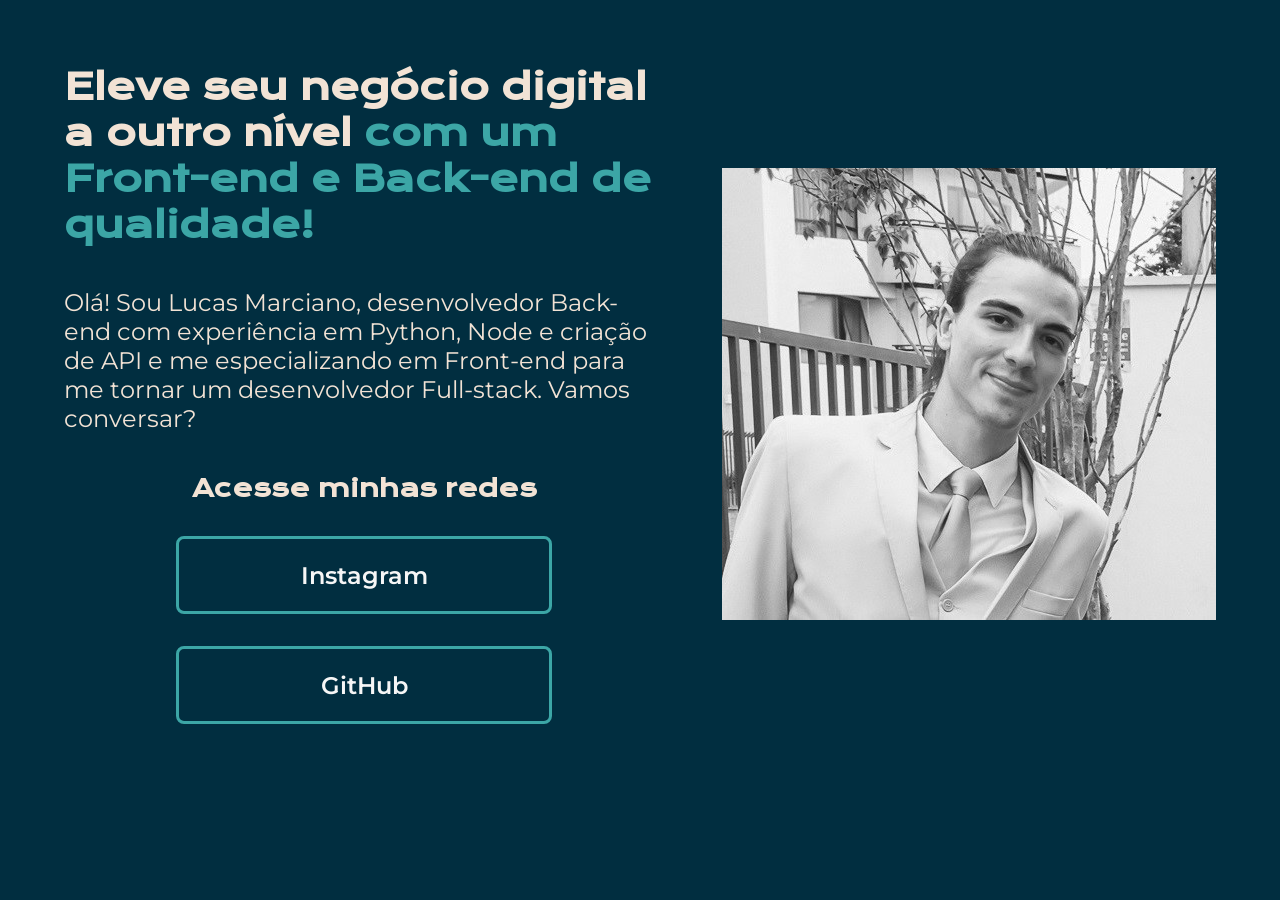
==== index.html @ 5b5e6ab1 ":sparkles: feat: Adding assets folder" ====
<!DOCTYPE html>
<!-- The <!DOCTYPE html> declaration defines that this document is an HTML5 document -->
<html>
  <head>
    <meta charset="UTF-8" />
    <meta name="viewport" content="width=device-width, initial-scale=1.0" />
    <title>First HTML Page</title>
    <link rel="stylesheet" href="style.css" />
  </head>
  <body>
    <header></header>
    <main class="presentation">
      <section class="presentation__content">
        <h1 class="presentation__content__title">
          Eleve seu negócio digital a outro nível
          <strong class="highlight-title"
            >com um Front-end e Back-end de qualidade!</strong
          >
        </h1>
        <p class="presentation__content__text">
          Olá! Sou Lucas Marciano, desenvolvedor Back-end com experiência em
          Python, Node e criação de API e me especializando em Front-end para me
          tornar um desenvolvedor Full-stack. Vamos conversar?
        </p>
        <div class="presentation__links">
          <h2 class="presentation__links__text">Acesse minhas redes</h2>
          <a
            href="https://instagram.com/ioran_"
            target="_blank"
            class="presentation__links__link"
            >Instagram</a
          >
          <a
            href="http://github.com/Lucas-I-Marciano"
            target="_blank"
            class="presentation__links__link"
            >GitHub</a
          >
        </div>
      </section>
      <img
        src="./assets/PB_1Y8A1290.jpg"
        alt="Personal profile picture of mine in black and white"
      />
    </main>
    <footer></footer>
  </body>
</html>
---- style.css ----
@import url("https://fonts.googleapis.com/css2?family=Krona+One&family=Montserrat:wght@100..900&display=swap");

* {
  margin: 0;
  padding: 0;
}

body {
  background-color: #012e40;
  /* The background-color CSS property sets the background color of an element. */
  color: #f2e3d5;
  /* The color CSS property sets the foreground color value of an element's text    */
  height: 85vh;
  /* vh = The full form of VH is viewport height. It works like the percentage unit as well */
  box-sizing: border-box;
  /* The box-sizing CSS property sets how the total width and height of an element is calculated */
  /* border-box tells the browser to account for any border and padding in the values you specify for an element's width and height */
}

.highlight-title {
  color: #3ca6a6;
}

.presentation {
  display: flex;
  flex-direction: row;
  align-items: center;
  justify-content: space-between;
  margin: 5%;
}

.presentation__content {
  width: 600px;
  display: flex;
  flex-direction: column;
  gap: 40px;
}

.presentation__content__title {
  font-family: "Krona One", serif;
  font-size: 36px;
}

.presentation__content__text {
  font-family: "Montserrat", serif;
  font-size: 24px;
}

.presentation__links {
  display: flex;
  justify-content: space-between;
  flex-direction: column;
  gap: 32px;
  align-items: center;
}

.presentation__links__text {
  font-family: "Krona One", serif;
  font-size: 24px;
}

.presentation__links__link {
  width: 370px;
  text-align: center;
  border-radius:8px;
  border: solid #3ca6a6;
  padding: 21.5px 0px;
  text-decoration: none;
  color: #f6f6f6;
  font-size: 24px;
  font-family: "Montserrat", serif;
  font-weight: 600;
}

/* 
My Pallet:
#012E40
#024959
#026773
#3CA6A6
#F2E3D5
*/
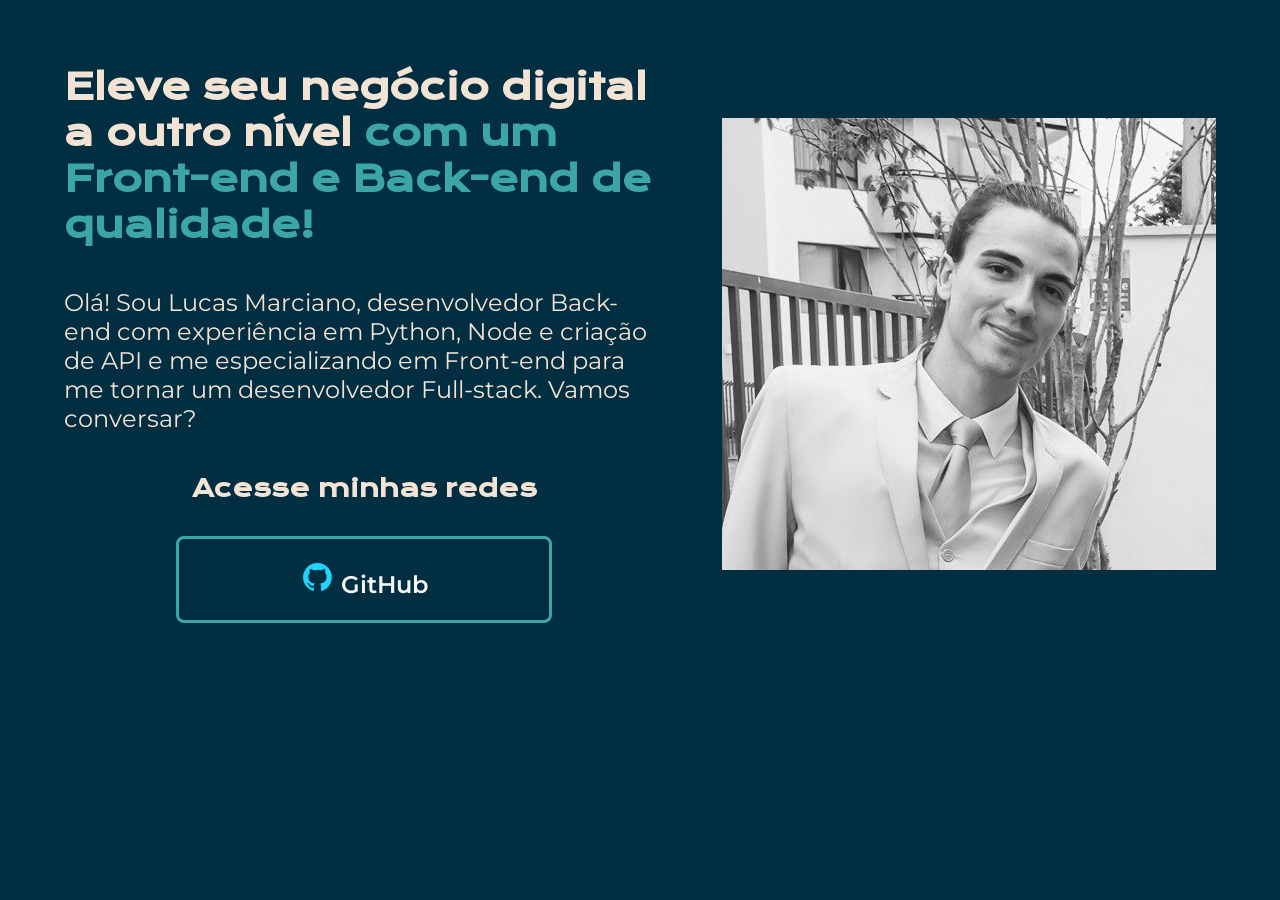
==== commit de23077f: ":sparkles: feat: Adding social media icon" ====
--- a/index.html
+++ b/index.html
@@ -25,17 +25,13 @@
         <div class="presentation__links">
           <h2 class="presentation__links__text">Acesse minhas redes</h2>
           <a
-            href="https://instagram.com/ioran_"
-            target="_blank"
-            class="presentation__links__link"
-            >Instagram</a
-          >
-          <a
             href="http://github.com/Lucas-I-Marciano"
             target="_blank"
             class="presentation__links__link"
-            >GitHub</a
-          >
+            >
+            <img src="./assets/github.png" alt="Github logo" >
+            GitHub
+          </a>
         </div>
       </section>
       <img
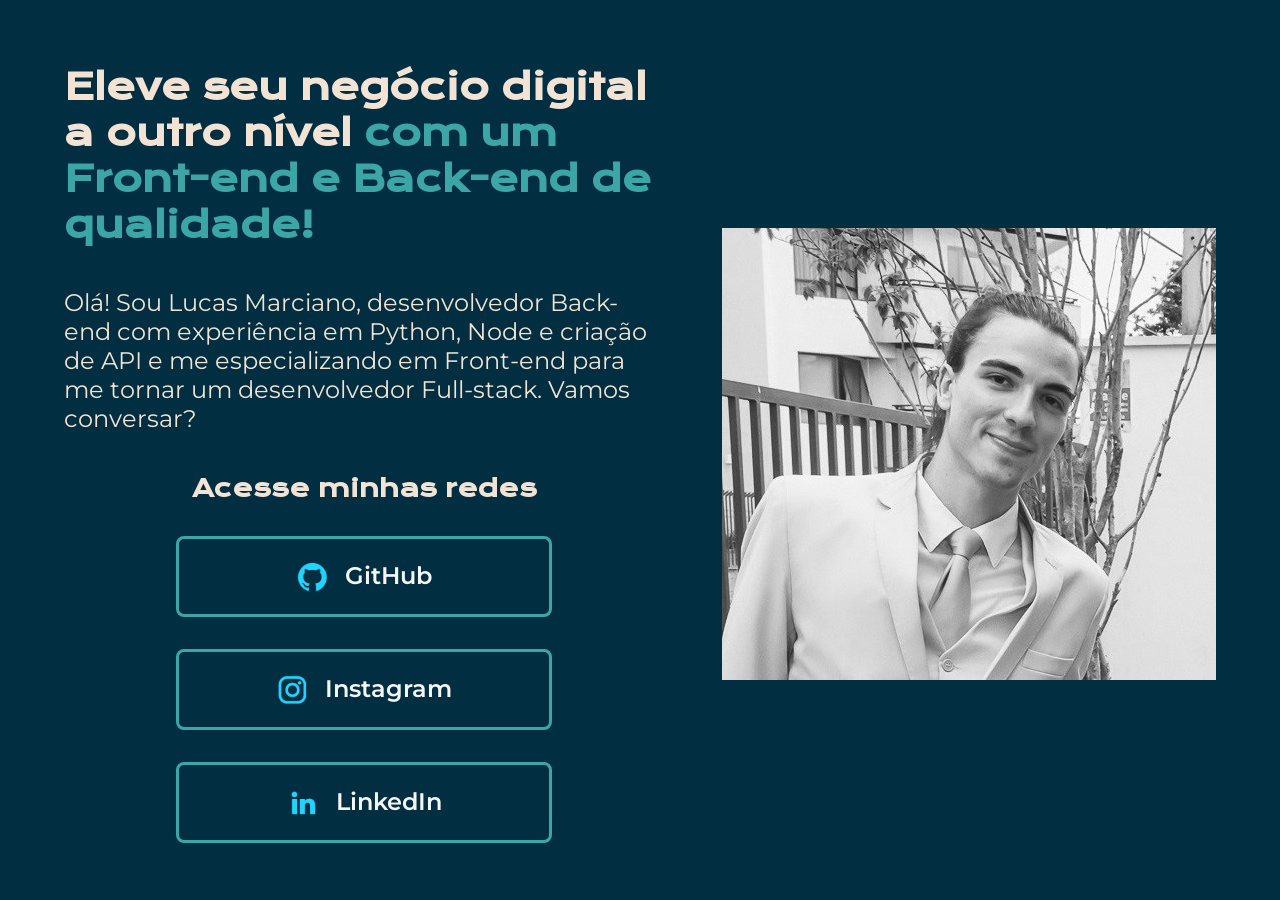
==== commit fd186625: ":sparkles: feat: Adding other social medias Instagram and Linkedin" ====
--- a/index.html
+++ b/index.html
@@ -32,6 +32,24 @@
             <img src="./assets/github.png" alt="Github logo" >
             GitHub
           </a>
+
+          <a
+            href="https://www.instagram.com/ioran_/"
+            target="_blank"
+            class="presentation__links__link"
+            >
+            <img src="./assets/instagram.png" alt="Instagram logo" >
+            Instagram
+          </a>
+
+          <a
+            href="https://www.linkedin.com/in/lucas-ioran-marciano/"
+            target="_blank"
+            class="presentation__links__link"
+            >
+            <img src="./assets/linkedin.png" alt="Linkedin logo" >
+            LinkedIn
+          </a>
         </div>
       </section>
       <img
--- a/style.css
+++ b/style.css
@@ -60,6 +60,10 @@
 }
 
 .presentation__links__link {
+  display: flex;
+  justify-content: center;
+  gap: 16px;
+
   width: 370px;
   text-align: center;
   border-radius:8px;
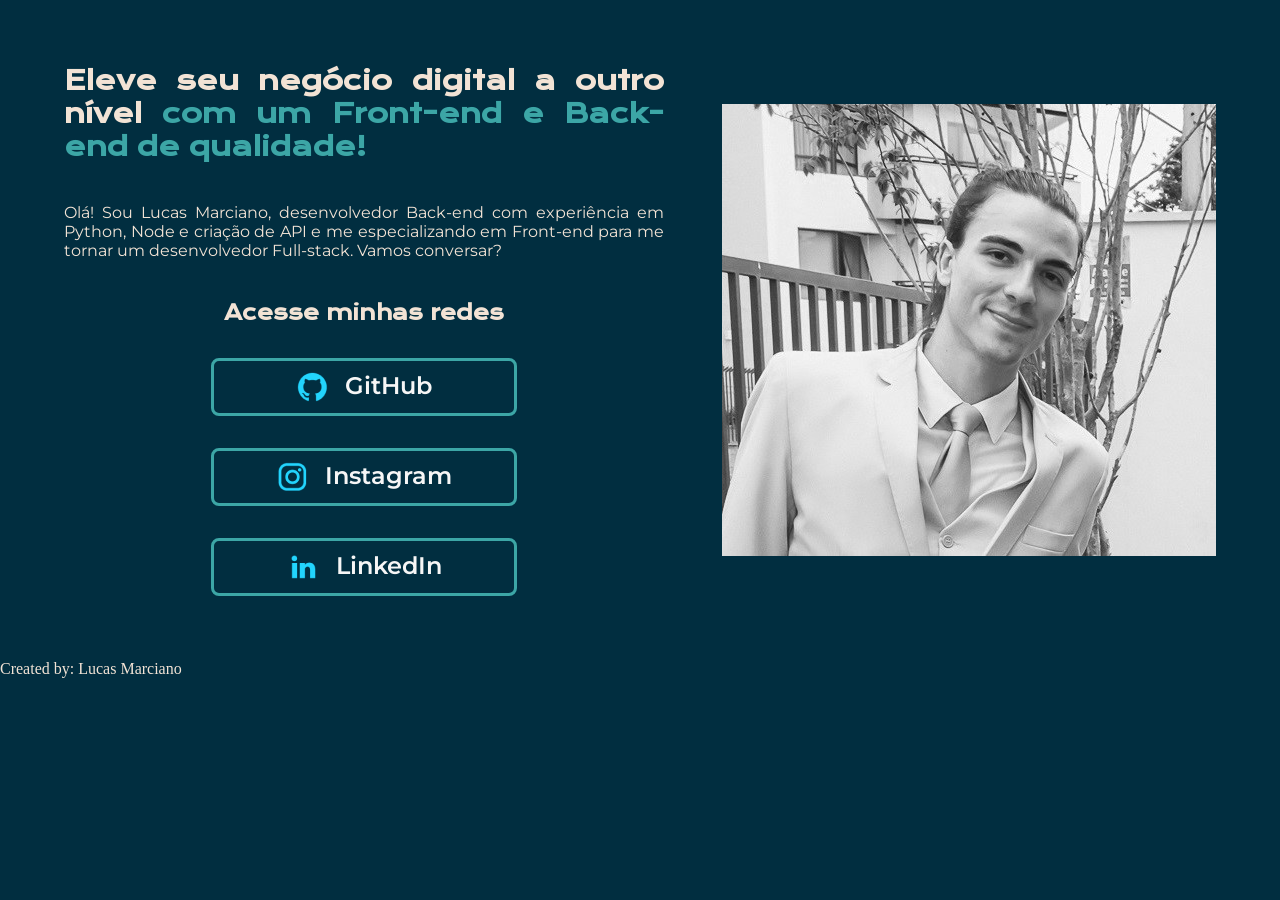
==== commit afc3512f: ":sparkles: feat: Adding footer text" ====
--- a/index.html
+++ b/index.html
@@ -28,8 +28,8 @@
             href="http://github.com/Lucas-I-Marciano"
             target="_blank"
             class="presentation__links__link"
-            >
-            <img src="./assets/github.png" alt="Github logo" >
+          >
+            <img src="./assets/github.png" alt="Github logo" />
             GitHub
           </a>
 
@@ -37,8 +37,8 @@
             href="https://www.instagram.com/ioran_/"
             target="_blank"
             class="presentation__links__link"
-            >
-            <img src="./assets/instagram.png" alt="Instagram logo" >
+          >
+            <img src="./assets/instagram.png" alt="Instagram logo" />
             Instagram
           </a>
 
@@ -46,8 +46,8 @@
             href="https://www.linkedin.com/in/lucas-ioran-marciano/"
             target="_blank"
             class="presentation__links__link"
-            >
-            <img src="./assets/linkedin.png" alt="Linkedin logo" >
+          >
+            <img src="./assets/linkedin.png" alt="Linkedin logo" />
             LinkedIn
           </a>
         </div>
@@ -57,6 +57,8 @@
         alt="Personal profile picture of mine in black and white"
       />
     </main>
-    <footer></footer>
+    <footer>
+      <p class="footer">Created by: Lucas Marciano</p>
+    </footer>
   </body>
 </html>
--- a/style.css
+++ b/style.css
@@ -10,7 +10,7 @@
   /* The background-color CSS property sets the background color of an element. */
   color: #f2e3d5;
   /* The color CSS property sets the foreground color value of an element's text    */
-  height: 85vh;
+  /* height: 85vh; */
   /* vh = The full form of VH is viewport height. It works like the percentage unit as well */
   box-sizing: border-box;
   /* The box-sizing CSS property sets how the total width and height of an element is calculated */
@@ -20,6 +20,9 @@
 .highlight-title {
   color: #3ca6a6;
 }
+.highlight-title:hover {
+  text-decoration: underline;
+}
 
 .presentation {
   display: flex;
@@ -27,6 +30,7 @@
   align-items: center;
   justify-content: space-between;
   margin: 5%;
+  text-align: justify;
 }
 
 .presentation__content {
@@ -38,12 +42,12 @@
 
 .presentation__content__title {
   font-family: "Krona One", serif;
-  font-size: 36px;
+  font-size: 26px;
 }
 
 .presentation__content__text {
   font-family: "Montserrat", serif;
-  font-size: 24px;
+  font-size: 16px;
 }
 
 .presentation__links {
@@ -56,7 +60,7 @@
 
 .presentation__links__text {
   font-family: "Krona One", serif;
-  font-size: 24px;
+  font-size: 20px;
 }
 
 .presentation__links__link {
@@ -64,16 +68,20 @@
   justify-content: center;
   gap: 16px;
 
-  width: 370px;
+  width: 50%;
   text-align: center;
-  border-radius:8px;
+  border-radius: 8px;
   border: solid #3ca6a6;
-  padding: 21.5px 0px;
+  padding: 10px 0px;
   text-decoration: none;
   color: #f6f6f6;
   font-size: 24px;
   font-family: "Montserrat", serif;
   font-weight: 600;
+}
+
+.presentation__links__link:hover {
+  background-color: #024959;
 }
 
 /* 
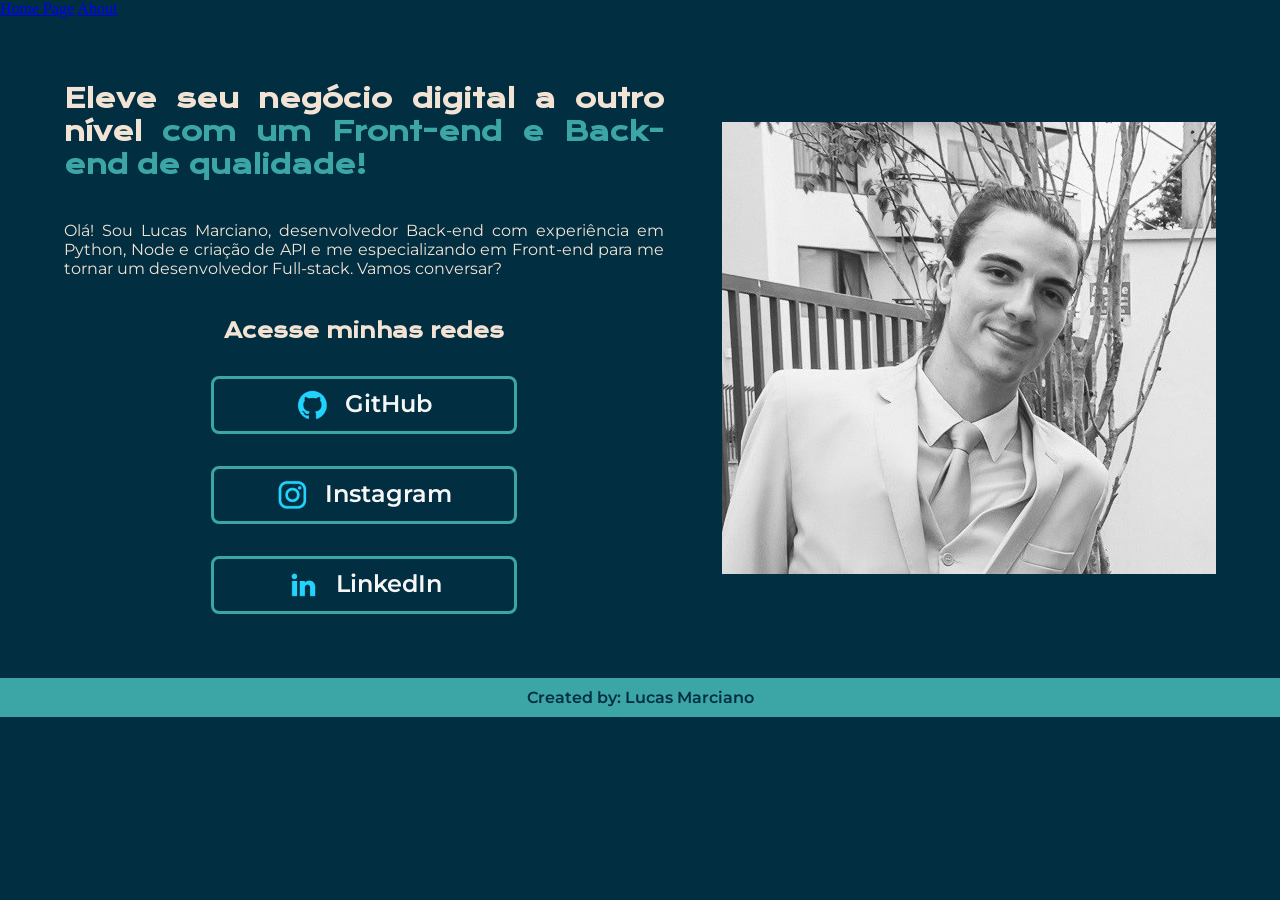
==== commit bc2a8916: ":sparkles: feat: Creating header It will direct to main page and about page. About page not devised " ====
--- a/index.html
+++ b/index.html
@@ -8,7 +8,10 @@
     <link rel="stylesheet" href="style.css" />
   </head>
   <body>
-    <header></header>
+    <header class="header">
+      <a href="./index.html" class="header__link">Home Page</a>
+      <a href="./about.html" class="header__link">About</a>
+    </header>
     <main class="presentation">
       <section class="presentation__content">
         <h1 class="presentation__content__title">
--- a/style.css
+++ b/style.css
@@ -84,6 +84,16 @@
   background-color: #024959;
 }
 
+.footer {
+  background-color: #3ca6a6;
+  color: #012e40;
+  font-family: "Montserrat", serif;
+  font-weight: 600;
+  font-size: 16px;
+  text-align: center;
+  padding: 10px 0;
+}
+
 /* 
 My Pallet:
 #012E40
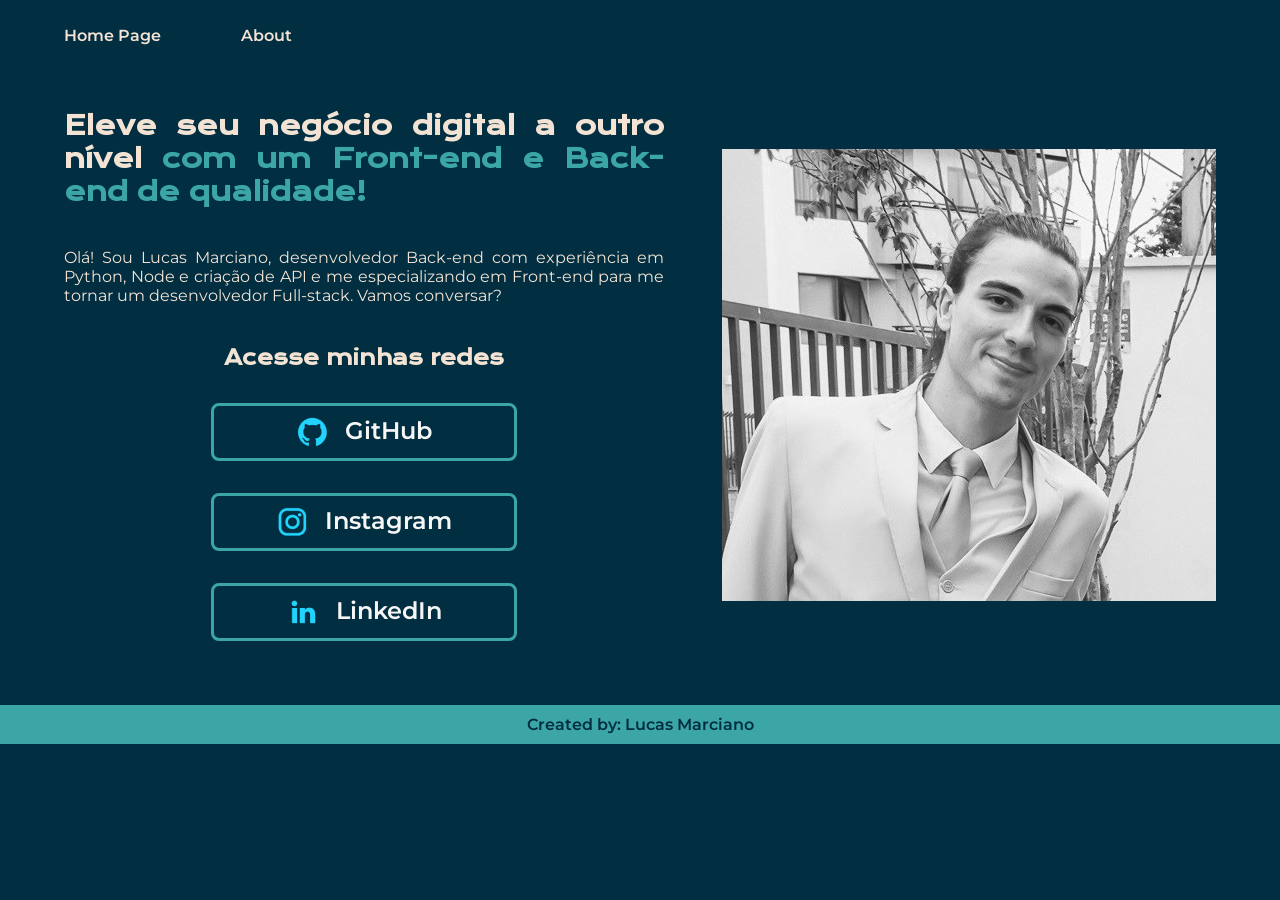
==== commit 8a733aff: ":recycle: refactor: Creating a dedicated folder to style - css files" ====
--- a/index.html
+++ b/index.html
@@ -5,7 +5,7 @@
     <meta charset="UTF-8" />
     <meta name="viewport" content="width=device-width, initial-scale=1.0" />
     <title>First HTML Page</title>
-    <link rel="stylesheet" href="style.css" />
+    <link rel="stylesheet" href="./style/style.css" />
   </head>
   <body>
     <header class="header">
--- a/style/style.css
+++ b/style/style.css
@@ -0,0 +1,118 @@
+@import url("https://fonts.googleapis.com/css2?family=Krona+One&family=Montserrat:wght@100..900&display=swap");
+
+* {
+  margin: 0;
+  padding: 0;
+}
+
+body {
+  background-color: #012e40;
+  /* The background-color CSS property sets the background color of an element. */
+  color: #f2e3d5;
+  /* The color CSS property sets the foreground color value of an element's text    */
+  /* height: 85vh; */
+  /* vh = The full form of VH is viewport height. It works like the percentage unit as well */
+  box-sizing: border-box;
+  /* The box-sizing CSS property sets how the total width and height of an element is calculated */
+  /* border-box tells the browser to account for any border and padding in the values you specify for an element's width and height */
+}
+
+.header {
+  padding: 2% 0% 0% 5%;
+  display: flex;
+  gap: 80px;
+}
+
+.header__link {
+  text-decoration: none;
+  color: #f2e3d5;
+  font-family: "Montserrat", serif;
+  font-size: 16px;
+  font-weight: 600;
+}
+
+.highlight-title {
+  color: #3ca6a6;
+}
+.highlight-title:hover {
+  text-decoration: underline;
+}
+
+.presentation {
+  display: flex;
+  flex-direction: row;
+  align-items: center;
+  justify-content: space-between;
+  margin: 5%;
+  text-align: justify;
+}
+
+.presentation__content {
+  width: 600px;
+  display: flex;
+  flex-direction: column;
+  gap: 40px;
+}
+
+.presentation__content__title {
+  font-family: "Krona One", serif;
+  font-size: 26px;
+}
+
+.presentation__content__text {
+  font-family: "Montserrat", serif;
+  font-size: 16px;
+}
+
+.presentation__links {
+  display: flex;
+  justify-content: space-between;
+  flex-direction: column;
+  gap: 32px;
+  align-items: center;
+}
+
+.presentation__links__text {
+  font-family: "Krona One", serif;
+  font-size: 20px;
+}
+
+.presentation__links__link {
+  display: flex;
+  justify-content: center;
+  gap: 16px;
+
+  width: 50%;
+  text-align: center;
+  border-radius: 8px;
+  border: solid #3ca6a6;
+  padding: 10px 0px;
+  text-decoration: none;
+  color: #f6f6f6;
+  font-size: 24px;
+  font-family: "Montserrat", serif;
+  font-weight: 600;
+}
+
+.presentation__links__link:hover {
+  background-color: #024959;
+}
+
+.footer {
+  background-color: #3ca6a6;
+  color: #012e40;
+  font-family: "Montserrat", serif;
+  font-weight: 600;
+  font-size: 16px;
+  text-align: center;
+  padding: 10px 0;
+}
+
+/* 
+My Pallet:
+#012E40
+#024959
+#026773
+#3CA6A6
+#F2E3D5
+*/
